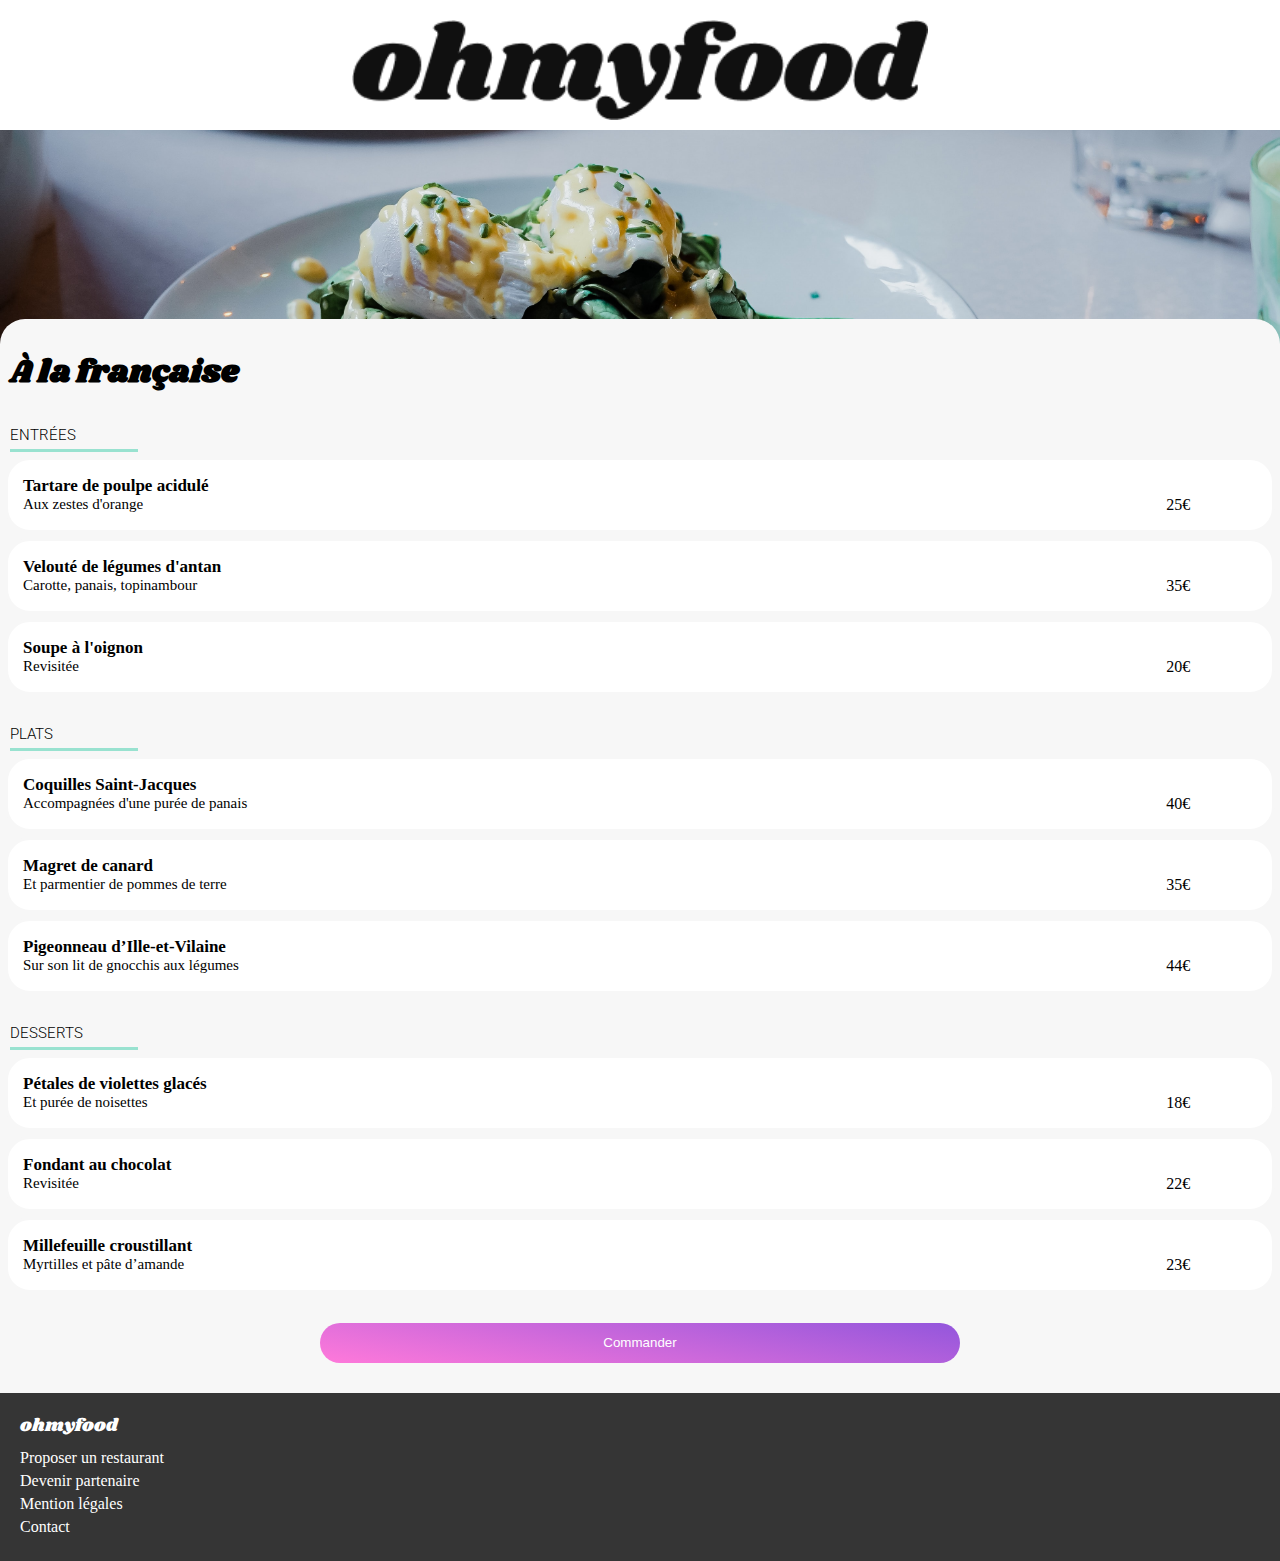
==== alafrancaise.html @ 83f88308 "Intégration des pages menus" ====
<!DOCTYPE html>
<html lang="fr">
<head>
    <meta charset="UTF-8">
    <meta http-equiv="X-UA-Compatible" content="IE=edge">
    <meta name="viewport" content="width=device-width, initial-scale=1.0">
    <title>Menu - <!DOCTYPE html>
        <html lang="fr">
        <head>
            <meta charset="UTF-8">
            <meta http-equiv="X-UA-Compatible" content="IE=edge">
            <meta name="viewport" content="width=device-width, initial-scale=1.0">
            <title>Menu - À la française</title>
            <link rel="stylesheet" type="text/css" href="css/menus.css">
            <link rel="preconnect" href="https://fonts.googleapis.com">
        <link rel="preconnect" href="https://fonts.gstatic.com" crossorigin>
        <link href="https://fonts.googleapis.com/css2?family=Shrikhand&display=swap" rel="stylesheet">
        <link rel="preconnect" href="https://fonts.googleapis.com">
        <link rel="preconnect" href="https://fonts.gstatic.com" crossorigin>
        <link rel="preconnect" href="https://fonts.googleapis.com">
        <link rel="preconnect" href="https://fonts.gstatic.com" crossorigin>
        <link href="https://fonts.googleapis.com/css2?family=Roboto&display=swap" rel="stylesheet">
        <link rel="stylesheet" href="https://cdnjs.cloudflare.com/ajax/libs/font-awesome/6.2.1/css/all.min.css"
                integrity="sha512-MV7K8+y+gLIBoVD59lQIYicR65iaqukzvf/nwasF0nqhPay5w/9lJmVM2hMDcnK1OnMGCdVK+iQrJ7lzPJQd1w=="
                crossorigin="anonymous" referrerpolicy="no-referrer" />
        </head>
        <body>
            <header>
                <div class="logo_and_back">
                    <img id="logo" src="images/logo/ohmyfood.png" alt="logo ohmyfood">
                </div>
            </header>
        
            <main>
            <section>
                <img src="./images/restaurants/toa-heftiba-DQKerTsQwi0-unsplash.jpg" alt="la_palette_du_gout">
            </section>
            <section class="menus">
                <h1>À la française</h1>
                <article class="border_list">
                    <h2>Entrées</h2>
                </article>
                    <article class="card">
                        <div class="description_menu">
                        <h3>Tartare de poulpe acidulé</h3>
                        <p>Aux zestes d'orange</p>
                        </div>
                        <p class="price_menu">25<span class="euro">€</span>
                        </p>
                    </article>
                    <article class="card">
                        <div class="description_menu">
                        <h3>Velouté de légumes d'antan</h3>
                        <p>Carotte, panais, topinambour</p>
                        </div>
                        <p class="price_menu">35<span class="euro">€</span>
                        </p>
                    </article>
                    <article class="card">
                        <div class="description_menu">
                        <h3>Soupe à l'oignon</h3>
                        <p>Revisitée</p>
                    </div>
                        <p class="price_menu">20<span class="euro">€</span>
                        </p>
                    </article>
                    <article class="border_list">
                        <h2>Plats</h2>
                    </article>
                        <article class="card">
                            <div class="description_menu">
                            <h3>Coquilles Saint-Jacques</h3>
                            <p>Accompagnées d'une purée de panais</p>
                            </div>
                            <p class="price_menu">40<span class="euro">€</span>
                            </p>
                        </article>
                        <article class="card">
                            <div class="description_menu">
                            <h3>Magret de canard</h3>
                            <p>Et parmentier de pommes de terre</p>
                            </div>
                            <p class="price_menu">35<span class="euro">€</span>
                            </p>
                        </article>
                        <article class="card">
                            <div class="description_menu">
                            <h3>Pigeonneau d’Ille-et-Vilaine</h3>
                            <p>Sur son lit de gnocchis aux légumes</p>
                        </div>
                            <p class="price_menu">44<span class="euro">€</span>
                            </p>
                        </article>
                        <article class="border_list">
                            <h2>Desserts</h2>
                        </article>
                            <article class="card">
                                <div class="description_menu">
                                <h3>Pétales de violettes glacés</h3>
                                <p>Et purée de noisettes</p>
                                </div>
                                <p class="price_menu">18<span class="euro">€</span>
                                </p>
                            </article>
                            <article class="card">
                                <div class="description_menu">
                                <h3>Fondant au chocolat</h3>
                                <p>Revisitée</p>
                                </div>
                                <p class="price_menu">22<span class="euro">€</span>
                                </p>
                            </article>
                            <article class="card">
                                <div class="description_menu">
                                <h3>Millefeuille croustillant</h3>
                                <p>Myrtilles et pâte d’amande</p>
                            </div>
                                <p class="price_menu">23<span class="euro">€</span>
                                </p>
                            </article>
                            <article class="btn_commander">
                            <button>Commander</button>
                            </article>
            </section>
            </main>
            <footer>
                <h3>ohmyfood</h3>
                <p>Proposer un restaurant</p>
                <p>Devenir partenaire</p>
                <p>Mention légales</p>
                <p>Contact</p>
             </footer>
        </body>
---- css/menus.css ----
body{
    margin: 0;
}

main{
    background-color: #F7F7F7;
}
header {
    margin-top: 10px;
  }

.logo_and_back{
      display: flex;
      justify-content: center;
  }
  
#logo {
      margin: 10px;
      width: 45%;
  }

img{
    width: 100%;
  }

section img{
    height: 215px;
    object-fit: cover;
}

  section{
    padding: 0;
  }

.menus{
    background-color: #F7F7F7;
    border-top-right-radius: 25px;
    border-top-left-radius: 25px;
    padding-top: 30px;
    position: relative;
    bottom: 30px;
}

h1{
    font-family: 'Shrikhand';
    margin: 0;
    margin-left: 10px;
}

h2{
    font-family: 'Roboto';
    margin-top: 30px;
    margin-bottom: 5px;
    text-transform: uppercase;
    font-size: 15px;
    font-weight: 300;
}

h3{
    font-size: 17px;
}

.border_list{
    border-bottom: solid #99E2D0;
    width: 10%;
    margin-left: 10px;
}

.card{
    display: flex;
    flex-direction: row;
    border: solid #F7F7F7;
    background-color: #FFFFFF;
    border-radius: 25px;
    margin: 5px;
    height: 70px;
}

.description_menu{
    display: flex;
    flex-direction: column;
    justify-content: center;
    padding-left: 15px;
    width: 85%;
}

.description_menu h3,p{
    margin: 0;
}

.description_menu p {
    font-size: 15px;
}


.price_menu{
    display: flex;
    align-items: flex-end;
    width: 15%;
    justify-content: center;
    padding-bottom: 16px;
    
}

button {
    margin-top: 25px;
    border-radius: 20px;
    border: none;
    background: linear-gradient(190deg, #9356DC, #FF79DA);
    color: white;
    padding: 10px;
    display: flex;
    align-items: center;
    width: 50%;
    height: 40px;
    text-align: center;
    justify-content: center;
}

.btn_commander{
    display: flex;
    justify-content: center;
}

footer {
    background-color: #353535;
    padding: 20px;
}

footer h3 {
    font-family: 'Shrikhand', cursive;
    color: #FFFFFF;
    font-size: 18px;
    font-weight: 400;
    margin: 0;
    padding-bottom: 10px;
}

footer p {
    margin-left: 0;
    color: #FFFFFF;
    padding-bottom: 5px;
}

@media sreen and (min-width: 768px) {}
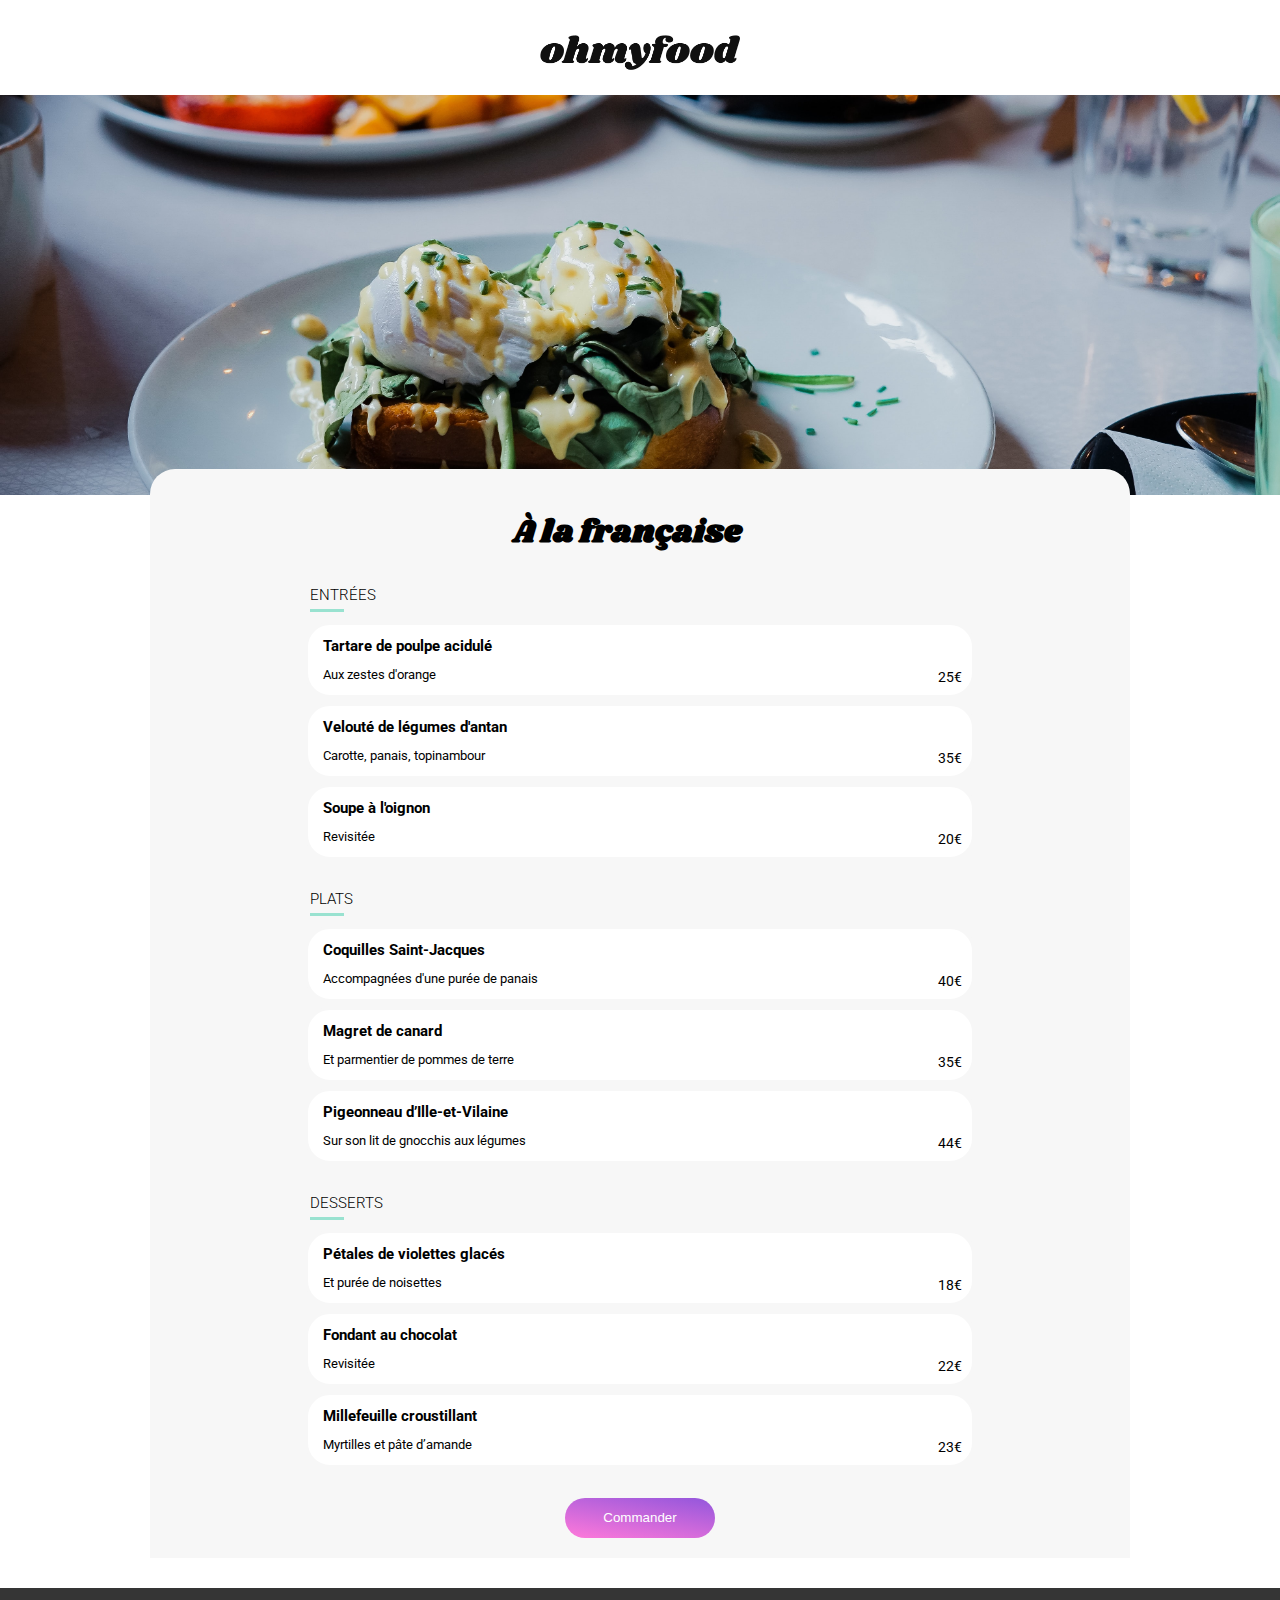
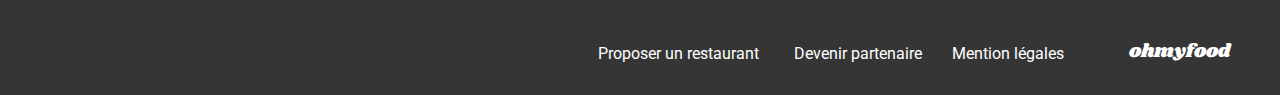
==== commit 96c7b4cb: "Merge branch 'main' into transition_heart" ====
--- a/alafrancaise.html
+++ b/alafrancaise.html
@@ -1,11 +1,5 @@
 <!DOCTYPE html>
 <html lang="fr">
-<head>
-    <meta charset="UTF-8">
-    <meta http-equiv="X-UA-Compatible" content="IE=edge">
-    <meta name="viewport" content="width=device-width, initial-scale=1.0">
-    <title>Menu - <!DOCTYPE html>
-        <html lang="fr">
         <head>
             <meta charset="UTF-8">
             <meta http-equiv="X-UA-Compatible" content="IE=edge">
@@ -13,121 +7,136 @@
             <title>Menu - À la française</title>
             <link rel="stylesheet" type="text/css" href="css/menus.css">
             <link rel="preconnect" href="https://fonts.googleapis.com">
-        <link rel="preconnect" href="https://fonts.gstatic.com" crossorigin>
-        <link href="https://fonts.googleapis.com/css2?family=Shrikhand&display=swap" rel="stylesheet">
-        <link rel="preconnect" href="https://fonts.googleapis.com">
-        <link rel="preconnect" href="https://fonts.gstatic.com" crossorigin>
-        <link rel="preconnect" href="https://fonts.googleapis.com">
-        <link rel="preconnect" href="https://fonts.gstatic.com" crossorigin>
-        <link href="https://fonts.googleapis.com/css2?family=Roboto&display=swap" rel="stylesheet">
-        <link rel="stylesheet" href="https://cdnjs.cloudflare.com/ajax/libs/font-awesome/6.2.1/css/all.min.css"
+            <link rel="preconnect" href="https://fonts.gstatic.com" crossorigin>
+            <link href="https://fonts.googleapis.com/css2?family=Shrikhand&display=swap" rel="stylesheet">
+            <link rel="preconnect" href="https://fonts.googleapis.com">
+            <link rel="preconnect" href="https://fonts.gstatic.com" crossorigin>
+            <link rel="preconnect" href="https://fonts.googleapis.com">
+            <link rel="preconnect" href="https://fonts.gstatic.com" crossorigin>
+            <link href="https://fonts.googleapis.com/css2?family=Roboto&display=swap" rel="stylesheet">
+            <link rel="stylesheet" href="https://cdnjs.cloudflare.com/ajax/libs/font-awesome/6.2.1/css/all.min.css"
                 integrity="sha512-MV7K8+y+gLIBoVD59lQIYicR65iaqukzvf/nwasF0nqhPay5w/9lJmVM2hMDcnK1OnMGCdVK+iQrJ7lzPJQd1w=="
                 crossorigin="anonymous" referrerpolicy="no-referrer" />
         </head>
-        <body>
-            <header>
-                <div class="logo_and_back">
-                    <img id="logo" src="images/logo/ohmyfood.png" alt="logo ohmyfood">
+
+<body>
+    <header>
+        <nav class="logo_and_back">
+            <a href="index.html">
+                <i class="fa-solid fa-arrow-left"></i></a>
+            <div class="logo_header">
+                <img id="logo" src="images/logo/ohmyfood.png" alt="logo ohmyfood">
+            </div>
+        </nav>
+    </header>
+
+    <main>
+        <span>
+            <img src="./images/restaurants/toa-heftiba-DQKerTsQwi0-unsplash.jpg" alt="la_palette_du_gout">
+        </span>
+        <section class="menus">
+            <div class="name_restaurant">
+                <h1>À la française</h1>
+                <i class="fa-solid fa-heart"></i>
+            </div>
+            <article class="border_list">
+                <h2>Entrées</h2>
+            </article>
+            <article class="card">
+                <div class="description_menu">
+                    <h3>Tartare de poulpe acidulé</h3>
+                    <p>Aux zestes d'orange</p>
                 </div>
-            </header>
-        
-            <main>
-            <section>
-                <img src="./images/restaurants/toa-heftiba-DQKerTsQwi0-unsplash.jpg" alt="la_palette_du_gout">
-            </section>
-            <section class="menus">
-                <h1>À la française</h1>
-                <article class="border_list">
-                    <h2>Entrées</h2>
-                </article>
-                    <article class="card">
-                        <div class="description_menu">
-                        <h3>Tartare de poulpe acidulé</h3>
-                        <p>Aux zestes d'orange</p>
-                        </div>
-                        <p class="price_menu">25<span class="euro">€</span>
-                        </p>
-                    </article>
-                    <article class="card">
-                        <div class="description_menu">
-                        <h3>Velouté de légumes d'antan</h3>
-                        <p>Carotte, panais, topinambour</p>
-                        </div>
-                        <p class="price_menu">35<span class="euro">€</span>
-                        </p>
-                    </article>
-                    <article class="card">
-                        <div class="description_menu">
-                        <h3>Soupe à l'oignon</h3>
-                        <p>Revisitée</p>
-                    </div>
-                        <p class="price_menu">20<span class="euro">€</span>
-                        </p>
-                    </article>
-                    <article class="border_list">
-                        <h2>Plats</h2>
-                    </article>
-                        <article class="card">
-                            <div class="description_menu">
-                            <h3>Coquilles Saint-Jacques</h3>
-                            <p>Accompagnées d'une purée de panais</p>
-                            </div>
-                            <p class="price_menu">40<span class="euro">€</span>
-                            </p>
-                        </article>
-                        <article class="card">
-                            <div class="description_menu">
-                            <h3>Magret de canard</h3>
-                            <p>Et parmentier de pommes de terre</p>
-                            </div>
-                            <p class="price_menu">35<span class="euro">€</span>
-                            </p>
-                        </article>
-                        <article class="card">
-                            <div class="description_menu">
-                            <h3>Pigeonneau d’Ille-et-Vilaine</h3>
-                            <p>Sur son lit de gnocchis aux légumes</p>
-                        </div>
-                            <p class="price_menu">44<span class="euro">€</span>
-                            </p>
-                        </article>
-                        <article class="border_list">
-                            <h2>Desserts</h2>
-                        </article>
-                            <article class="card">
-                                <div class="description_menu">
-                                <h3>Pétales de violettes glacés</h3>
-                                <p>Et purée de noisettes</p>
-                                </div>
-                                <p class="price_menu">18<span class="euro">€</span>
-                                </p>
-                            </article>
-                            <article class="card">
-                                <div class="description_menu">
-                                <h3>Fondant au chocolat</h3>
-                                <p>Revisitée</p>
-                                </div>
-                                <p class="price_menu">22<span class="euro">€</span>
-                                </p>
-                            </article>
-                            <article class="card">
-                                <div class="description_menu">
-                                <h3>Millefeuille croustillant</h3>
-                                <p>Myrtilles et pâte d’amande</p>
-                            </div>
-                                <p class="price_menu">23<span class="euro">€</span>
-                                </p>
-                            </article>
-                            <article class="btn_commander">
-                            <button>Commander</button>
-                            </article>
-            </section>
-            </main>
-            <footer>
-                <h3>ohmyfood</h3>
-                <p>Proposer un restaurant</p>
-                <p>Devenir partenaire</p>
-                <p>Mention légales</p>
-                <p>Contact</p>
-             </footer>
-        </body>+                <p class="price_menu">25<span class="euro">€</span>
+                </p>
+            </article>
+            <article class="card">
+                <div class="description_menu">
+                    <h3>Velouté de légumes d'antan</h3>
+                    <p>Carotte, panais, topinambour</p>
+                </div>
+                <p class="price_menu">35<span class="euro">€</span>
+                </p>
+            </article>
+            <article class="card">
+                <div class="description_menu">
+                    <h3>Soupe à l'oignon</h3>
+                    <p>Revisitée</p>
+                </div>
+                <p class="price_menu">20<span class="euro">€</span>
+                </p>
+            </article>
+            <article class="border_list">
+                <h2>Plats</h2>
+            </article>
+            <article class="card">
+                <div class="description_menu">
+                    <h3>Coquilles Saint-Jacques</h3>
+                    <p>Accompagnées d'une purée de panais</p>
+                </div>
+                <p class="price_menu">40<span class="euro">€</span>
+                </p>
+            </article>
+            <article class="card">
+                <div class="description_menu">
+                    <h3>Magret de canard</h3>
+                    <p>Et parmentier de pommes de terre</p>
+                </div>
+                <p class="price_menu">35<span class="euro">€</span>
+                </p>
+            </article>
+            <article class="card">
+                <div class="description_menu">
+                    <h3>Pigeonneau d’Ille-et-Vilaine</h3>
+                    <p>Sur son lit de gnocchis aux légumes</p>
+                </div>
+                <p class="price_menu">44<span class="euro">€</span>
+                </p>
+            </article>
+            <article class="border_list">
+                <h2>Desserts</h2>
+            </article>
+            <article class="card">
+                <div class="description_menu">
+                    <h3>Pétales de violettes glacés</h3>
+                    <p>Et purée de noisettes</p>
+                </div>
+                <p class="price_menu">18<span class="euro">€</span>
+                </p>
+            </article>
+            <article class="card">
+                <div class="description_menu">
+                    <h3>Fondant au chocolat</h3>
+                    <p>Revisitée</p>
+                </div>
+                <p class="price_menu">22<span class="euro">€</span>
+                </p>
+            </article>
+            <article class="card">
+                <div class="description_menu">
+                    <h3>Millefeuille croustillant</h3>
+                    <p>Myrtilles et pâte d’amande</p>
+                </div>
+                <p class="price_menu">23<span class="euro">€</span>
+                </p>
+            </article>
+            <div class="btn_commander">
+                <button>Commander</button>
+            </div>
+        </section>
+    </main>
+    <footer>
+        <h3>ohmyfood</h3>
+        <div class="content_footer">
+        <div class="footer_icons">
+            <i class="fa-solid fa-utensils"></i>
+            <p>Proposer un restaurant</p>
+        </div>
+        <div class="footer_icons">
+            <i class="fa-solid fa-handshake-angle"></i>
+            <p>Devenir partenaire</p>
+        </div>
+        <p>Mention légales</p>
+        <a href="mailto:email@exemple.com?subject=Sujet du message"    </div>
+    </footer>
+</body>--- a/css/menus.css
+++ b/css/menus.css
@@ -1,54 +1,93 @@
-body{
-    margin: 0;
-}
-
-main{
+body {
+    font-family: 'Roboto', sans-serif;
+    margin: 0;
+}
+main {
     background-color: #F7F7F7;
 }
+
+.fa-arrow-left::before {
+    color: #353535;
+    font-size: 22px;
+    display: flex;
+    justify-content: center;
+}
+
 header {
     margin-top: 10px;
-  }
-
-.logo_and_back{
-      display: flex;
-      justify-content: center;
-  }
-  
+    width: 100%;
+}
+
+.logo_and_back {
+    display: flex;
+    align-items: center;
+    justify-content: center;
+}
+
+.logo_header {
+    display: flex;
+    justify-content: center;
+    width: 80%;
+}
+
 #logo {
-      margin: 10px;
-      width: 45%;
-  }
-
-img{
+    margin: 10px;
+    width: 45%;
+}
+
+span img {
+    height: 215px;
     width: 100%;
-  }
-
-section img{
-    height: 215px;
     object-fit: cover;
 }
 
-  section{
+section {
     padding: 0;
-  }
-
-.menus{
+}
+
+.menus {
     background-color: #F7F7F7;
     border-top-right-radius: 25px;
     border-top-left-radius: 25px;
-    padding-top: 30px;
+    padding-top: 20px;
+    padding-bottom: 30px;
     position: relative;
     bottom: 30px;
 }
 
-h1{
+.name_restaurant {
+    display: flex;
+    justify-content: space-between;
+    align-items: center;
+    margin: 0px 10px;
+}
+
+.name_restaurant i {
+    cursor: pointer;
+    margin-right: 15px;
+}
+
+.fa-heart {
+    font-size: 20px;
+    transition: 500ms;
+}
+
+.fa-heart:hover{
+    color: #9356DC;  
+}
+
+.fa-heart:not(:hover){ 
+    font-weight: 100;
+    color: black;
+}
+
+h1 {
     font-family: 'Shrikhand';
     margin: 0;
     margin-left: 10px;
 }
 
-h2{
-    font-family: 'Roboto';
+h2 {
     margin-top: 30px;
     margin-bottom: 5px;
     text-transform: uppercase;
@@ -56,17 +95,17 @@
     font-weight: 300;
 }
 
-h3{
-    font-size: 17px;
-}
-
-.border_list{
+h3 {
+    font-size: 15px;
+}
+
+.border_list {
     border-bottom: solid #99E2D0;
     width: 10%;
     margin-left: 10px;
 }
 
-.card{
+.card {
     display: flex;
     flex-direction: row;
     border: solid #F7F7F7;
@@ -76,30 +115,32 @@
     height: 70px;
 }
 
-.description_menu{
+.description_menu {
     display: flex;
     flex-direction: column;
-    justify-content: center;
+    justify-content: space-evenly;
     padding-left: 15px;
     width: 85%;
 }
 
-.description_menu h3,p{
+.description_menu h3,
+p {
     margin: 0;
 }
 
 .description_menu p {
-    font-size: 15px;
-}
-
-
-.price_menu{
+    font-size: 13px;
+}
+
+
+.price_menu {
     display: flex;
     align-items: flex-end;
     width: 15%;
-    justify-content: center;
-    padding-bottom: 16px;
-    
+    padding-bottom: 10px;
+    justify-content: flex-end;
+    margin-right: 10px;
+    font-size: 14px;
 }
 
 button {
@@ -108,16 +149,21 @@
     border: none;
     background: linear-gradient(190deg, #9356DC, #FF79DA);
     color: white;
-    padding: 10px;
     display: flex;
     align-items: center;
     width: 50%;
     height: 40px;
-    text-align: center;
-    justify-content: center;
-}
-
-.btn_commander{
+    justify-content: center;
+}
+
+button:hover {
+    opacity: 0.8;
+    transition: 0.5s;
+    filter: drop-shadow(0px 3px 5px rgba(0, 0, 0, 0.5));
+  }
+
+
+.btn_commander {
     display: flex;
     justify-content: center;
 }
@@ -130,16 +176,117 @@
 footer h3 {
     font-family: 'Shrikhand', cursive;
     color: #FFFFFF;
-    font-size: 18px;
+    font-size: 19px;
     font-weight: 400;
     margin: 0;
     padding-bottom: 10px;
 }
 
+.fa-utensils {
+    margin-right: 10px;
+}
+
+.fa-handshake-angle {
+    margin-right: 5px;
+}
+
+.footer_icons {
+    display: flex;
+    align-items: center;
+    margin-right: 15px;
+}
+
+.fa-solid {
+    color: #F7F7F7;
+}
+
 footer p {
-    margin-left: 0;
     color: #FFFFFF;
     padding-bottom: 5px;
 }
 
-@media sreen and (min-width: 768px) {}+footer a{
+    color: #FFFFFF;
+    text-decoration: none;
+}
+
+@media screen and (min-width: 769px) {
+
+    main{
+        background-color: #FFFFFF;
+        margin: 0;
+    }
+
+    span img{
+        height: 400px;
+    }
+
+    section{
+        margin: 0px 50px ;
+    }
+
+    #logo{
+        width: 200px;
+        margin: 25px;
+    }
+
+    .border_list{
+        margin-bottom: 10px;
+        width: 5%;
+    }
+
+    .name_restaurant{
+        justify-content: center;
+        margin: 20px;
+        gap: 20px;
+    }
+
+    .menus {
+        padding: 20px 50px;
+    
+    }
+    button{
+        width: 150px;
+        height: 40px;
+    }
+
+    footer{
+        display: flex;
+        flex-direction: row-reverse;
+        padding-top: 50px;
+        padding-bottom: 20px;
+        padding-right: 50px;
+    }
+
+    .content_footer{
+        display: flex;
+        padding-right: 50px;
+        align-items: center;
+    }
+
+    footer p{
+        margin-right: 15px;
+    }
+
+    .fa-arrow-left::before{
+        position: absolute;
+        left: 25px;
+        top: 40px
+    }
+}
+
+@media screen and (min-width: 1024px) {
+    .menus{
+        padding: 20px 150px;
+    }
+
+    section{
+       margin:0 150px;
+    }
+}
+
+@media screen and (min-width: 1440px) {
+    .menus{
+        padding: 20px 200px;
+    }
+}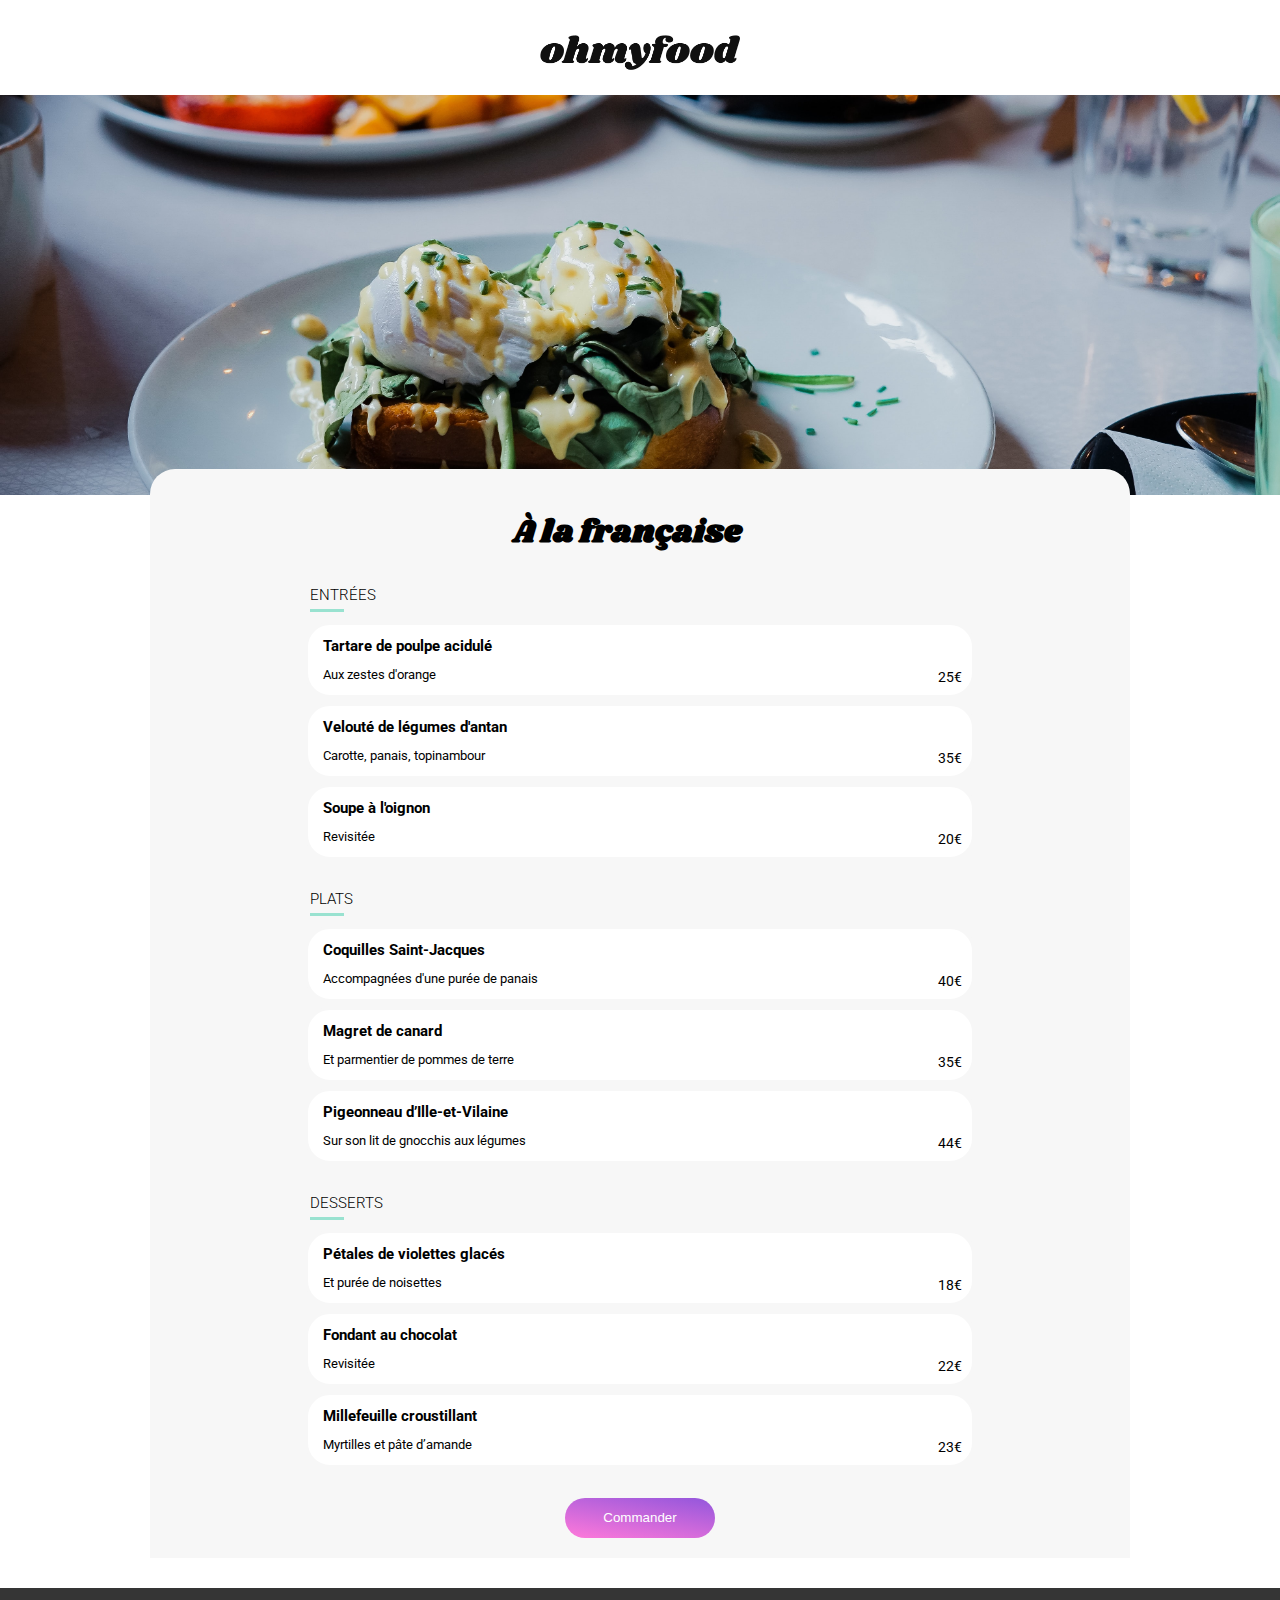
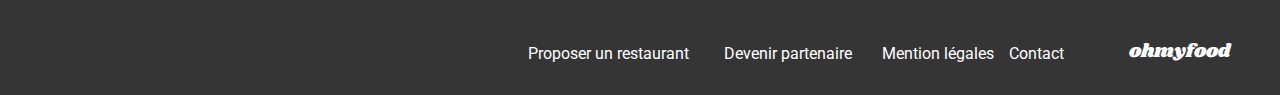
==== commit f874d6c2: "debug mail to" ====
--- a/alafrancaise.html
+++ b/alafrancaise.html
@@ -137,6 +137,6 @@
             <p>Devenir partenaire</p>
         </div>
         <p>Mention légales</p>
-        <a href="mailto:email@exemple.com?subject=Sujet du message"    </div>
+        <p><a href="mailto:email@exemple.com?subject=Sujet du message">Contact</a></p>    </div>
     </footer>
 </body>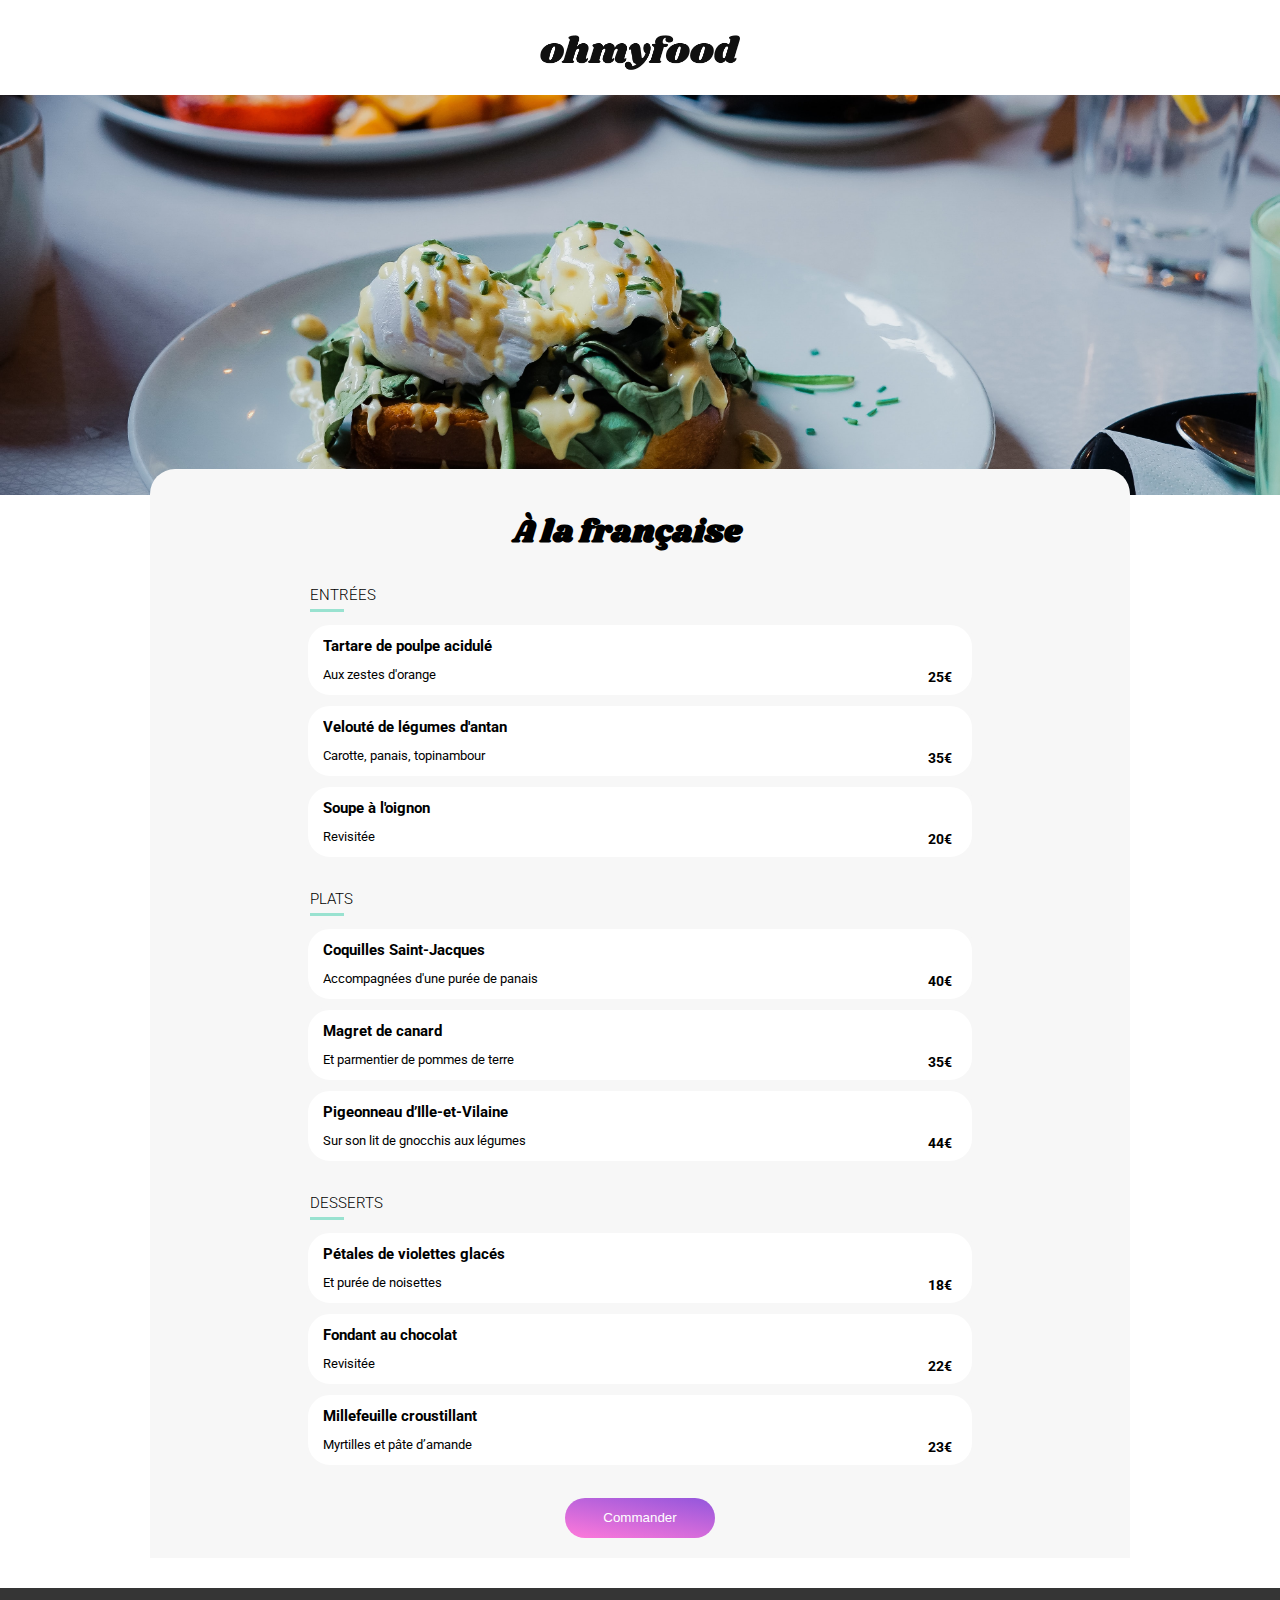
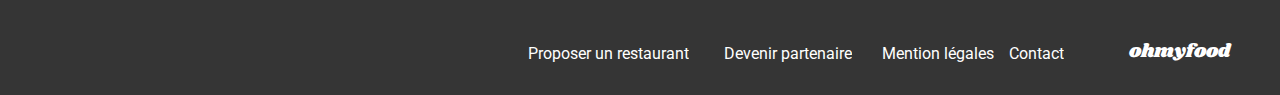
==== commit 0480264a: "Merge pull request #7 from Squaad6z/transition_menu" ====
--- a/alafrancaise.html
+++ b/alafrancaise.html
@@ -47,24 +47,33 @@
                     <h3>Tartare de poulpe acidulé</h3>
                     <p>Aux zestes d'orange</p>
                 </div>
-                <p class="price_menu">25<span class="euro">€</span>
-                </p>
+                <div class="price_menu">
+                    <span class="price_value">25<span class="euro">€</span></span>
+                    </span>
+                    <span class="logo_menu"><i class="fa-solid fa-circle-check"></i></span>
+                </div>
             </article>
             <article class="card">
                 <div class="description_menu">
                     <h3>Velouté de légumes d'antan</h3>
                     <p>Carotte, panais, topinambour</p>
                 </div>
-                <p class="price_menu">35<span class="euro">€</span>
-                </p>
+                <div class="price_menu">
+                    <span class="price_value">35<span class="euro">€</span></span>
+                    </span>
+                    <span class="logo_menu"><i class="fa-solid fa-circle-check"></i></span>
+                </div>
             </article>
             <article class="card">
                 <div class="description_menu">
                     <h3>Soupe à l'oignon</h3>
                     <p>Revisitée</p>
                 </div>
-                <p class="price_menu">20<span class="euro">€</span>
-                </p>
+                <div class="price_menu">
+                    <span class="price_value">20<span class="euro">€</span></span>
+                    </span>
+                    <span class="logo_menu"><i class="fa-solid fa-circle-check"></i></span>
+                </div>
             </article>
             <article class="border_list">
                 <h2>Plats</h2>
@@ -74,24 +83,33 @@
                     <h3>Coquilles Saint-Jacques</h3>
                     <p>Accompagnées d'une purée de panais</p>
                 </div>
-                <p class="price_menu">40<span class="euro">€</span>
-                </p>
+                <div class="price_menu">
+                    <span class="price_value">40<span class="euro">€</span></span>
+                    </span>
+                    <span class="logo_menu"><i class="fa-solid fa-circle-check"></i></span>
+                </div>
             </article>
             <article class="card">
                 <div class="description_menu">
                     <h3>Magret de canard</h3>
                     <p>Et parmentier de pommes de terre</p>
                 </div>
-                <p class="price_menu">35<span class="euro">€</span>
-                </p>
+                <div class="price_menu">
+                    <span class="price_value">35<span class="euro">€</span></span>
+                    </span>
+                    <span class="logo_menu"><i class="fa-solid fa-circle-check"></i></span>
+                </div>
             </article>
             <article class="card">
                 <div class="description_menu">
                     <h3>Pigeonneau d’Ille-et-Vilaine</h3>
                     <p>Sur son lit de gnocchis aux légumes</p>
                 </div>
-                <p class="price_menu">44<span class="euro">€</span>
-                </p>
+                <div class="price_menu">
+                    <span class="price_value">44<span class="euro">€</span></span>
+                    </span>
+                    <span class="logo_menu"><i class="fa-solid fa-circle-check"></i></span>
+                </div>
             </article>
             <article class="border_list">
                 <h2>Desserts</h2>
@@ -101,24 +119,33 @@
                     <h3>Pétales de violettes glacés</h3>
                     <p>Et purée de noisettes</p>
                 </div>
-                <p class="price_menu">18<span class="euro">€</span>
-                </p>
+                <div class="price_menu">
+                    <span class="price_value">18<span class="euro">€</span></span>
+                    </span>
+                    <span class="logo_menu"><i class="fa-solid fa-circle-check"></i></span>
+                </div>
             </article>
             <article class="card">
                 <div class="description_menu">
                     <h3>Fondant au chocolat</h3>
                     <p>Revisitée</p>
                 </div>
-                <p class="price_menu">22<span class="euro">€</span>
-                </p>
+                <div class="price_menu">
+                    <span class="price_value">22<span class="euro">€</span></span>
+                    </span>
+                    <span class="logo_menu"><i class="fa-solid fa-circle-check"></i></span>
+                </div>
             </article>
             <article class="card">
                 <div class="description_menu">
                     <h3>Millefeuille croustillant</h3>
                     <p>Myrtilles et pâte d’amande</p>
                 </div>
-                <p class="price_menu">23<span class="euro">€</span>
-                </p>
+                <div class="price_menu">
+                    <span class="price_value">23<span class="euro">€</span></span>
+                    </span>
+                    <span class="logo_menu"><i class="fa-solid fa-circle-check"></i></span>
+                </div>
             </article>
             <div class="btn_commander">
                 <button>Commander</button>
--- a/css/menus.css
+++ b/css/menus.css
@@ -115,17 +115,40 @@
     height: 70px;
 }
 
+.card {
+    animation-name: appear;
+    animation-duration: 5s;
+    animation-delay: 0s;
+    animation-fill-mode: forwards;
+  }
+  
+  @keyframes appear {
+    from {
+      opacity: 0;
+      transform: translateY(50px);
+    }
+    to {
+      opacity: 1;
+      transform: translateY(0);
+    }
+  }
+
 .description_menu {
     display: flex;
     flex-direction: column;
     justify-content: space-evenly;
     padding-left: 15px;
-    width: 85%;
+    width: 100%;
+    margin-right: 5px;
+    white-space: nowrap;
+    overflow: hidden;
 }
 
 .description_menu h3,
-p {
+p { 
     margin: 0;
+    overflow: hidden;
+    text-overflow: ellipsis;
 }
 
 .description_menu p {
@@ -136,11 +159,90 @@
 .price_menu {
     display: flex;
     align-items: flex-end;
-    width: 15%;
+    font-size: 14px;
+    cursor: pointer;
+    font-weight: bold; 
+}
+
+.price_value {
     padding-bottom: 10px;
-    justify-content: flex-end;
-    margin-right: 10px;
-    font-size: 14px;
+    padding-right: 20px;
+}
+
+  .logo_menu {
+    display: flex;
+    justify-content: center;
+    align-items: center;
+    background-color: #99E2D0;
+    color: white;
+    opacity: 0; 
+    height: 100% ;
+    border-top-right-radius: 25px;
+    border-bottom-right-radius: 25px;
+    font-size: 20px;
+  }
+
+  .logo_menu i{
+    overflow: hidden;
+  }
+  
+  .price_menu:hover .logo_menu{
+        animation: price-check 750ms;
+        animation-fill-mode: both;    
+    }
+
+    .price_menu:not(:hover) .logo_menu{
+        animation: price-check-return 750ms both
+    }
+
+@keyframes price-check{
+    0% {
+        transform: translateX(0);
+        transform-origin: right 100%;
+        width: 0px;
+    }
+    1%,100% {
+        opacity: 1;
+    }
+    17% {
+        transform: translateX(.18);
+    }
+    24% {
+        transform: translateX(.4);
+    }
+    46% {
+        transform: translateX(.81);
+    }
+    
+    100% {
+        transform: translateX(1);
+        width: 60px;
+    }
+}
+
+@keyframes price-check-return{
+    0% {
+        transform: translateX(1);
+        transform-origin: left 100%;
+        width: 60px;
+    }
+    1%,99% {
+        opacity: 1;
+    }
+    17% {
+        transform: translateX(.81);
+    }
+    24% {
+        transform: translateX(.4);
+    }
+    46% {
+        transform: translateX(.18);
+    }
+    
+    100% {
+        transform: translateX(0);
+        width: 0px;
+    }
 }
 
 button {
